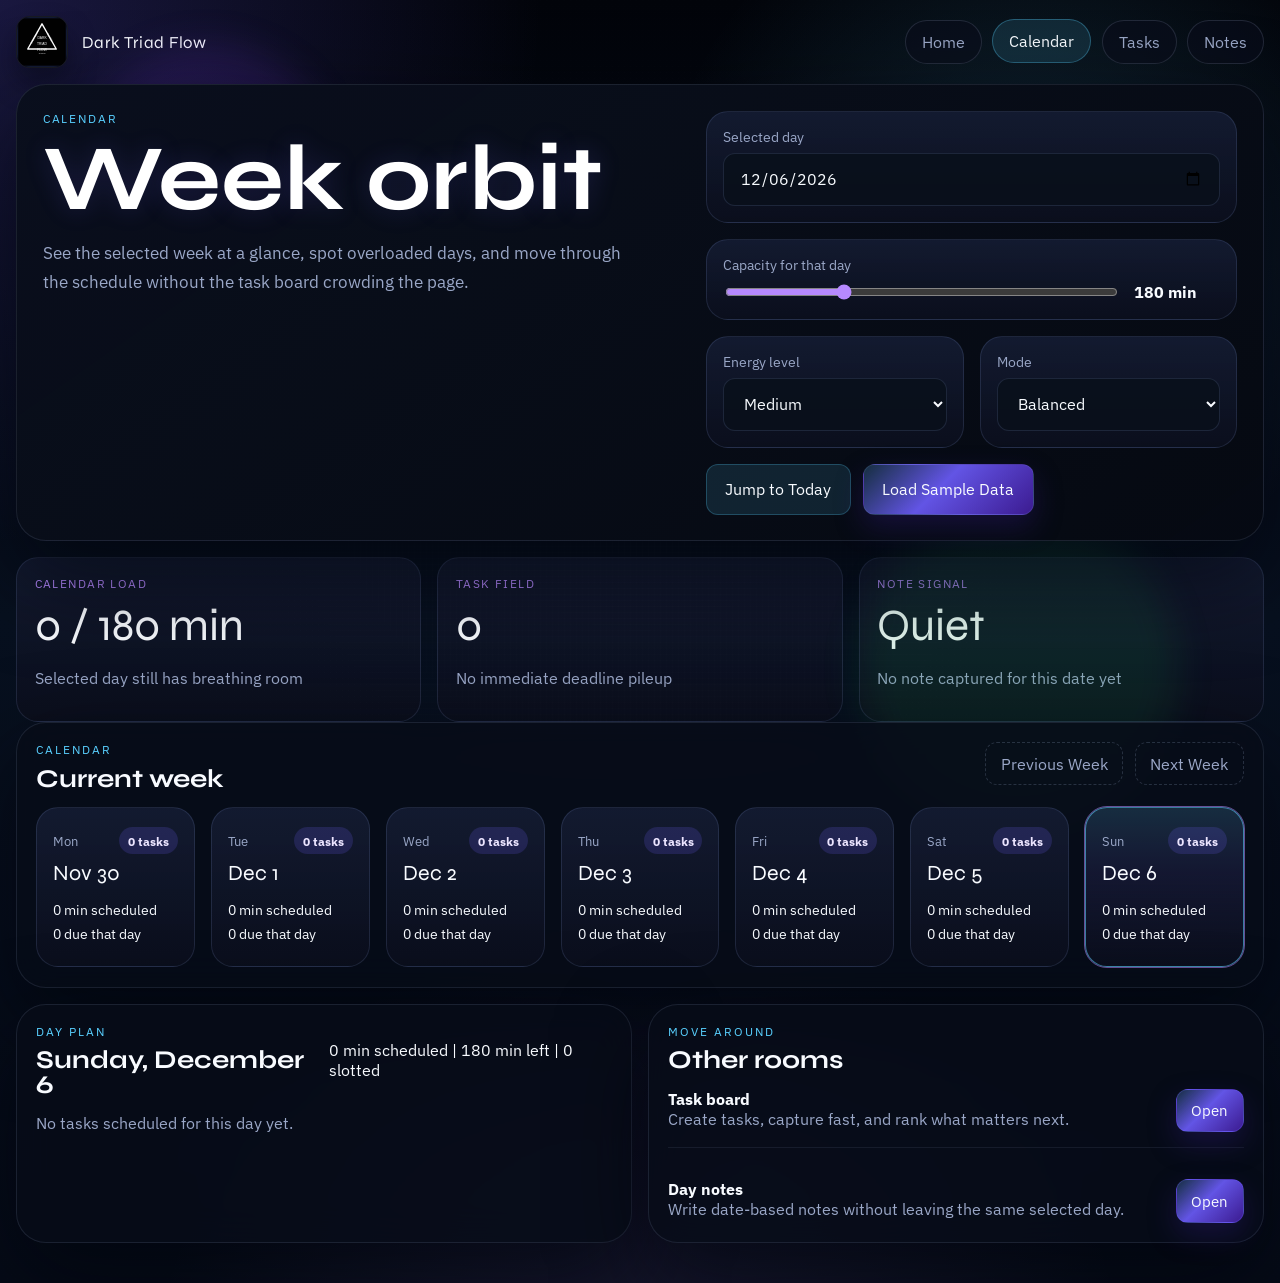
==== calendar.html @ b2bc2f14 "Initial Dark Triad Flow app" ====
<!DOCTYPE html>
<html lang="en">
<head>
  <meta charset="UTF-8">
  <meta name="viewport" content="width=device-width, initial-scale=1.0">
  <title>Dark Triad Flow | Calendar</title>
  <link rel="preconnect" href="https://fonts.googleapis.com">
  <link rel="preconnect" href="https://fonts.gstatic.com" crossorigin>
  <link href="https://fonts.googleapis.com/css2?family=Syne:wght@500;700;800&family=IBM+Plex+Sans:wght@400;500;600;700&display=swap" rel="stylesheet">
  <link rel="stylesheet" href="./styles.css">
</head>
<body data-page="calendar">
  <div class="noise"></div>
  <div class="orb orb-one"></div>
  <div class="orb orb-two"></div>

  <header class="shell topbar">
    <a href="./index.html" class="topbar-brand">
      <img src="./logo.svg" alt="" class="brand-mark">
      <span>Dark Triad Flow</span>
    </a>

    <nav class="page-nav" aria-label="Primary">
      <a href="./index.html">Home</a>
      <a href="./calendar.html" class="active">Calendar</a>
      <a href="./tasks.html">Tasks</a>
      <a href="./notes.html">Notes</a>
    </nav>
  </header>

  <main class="shell page-shell">
    <section class="hero panel page-hero">
      <div class="hero-copy">
        <p class="eyebrow">Calendar</p>
        <h1>Week orbit</h1>
        <p class="hero-text">
          See the selected week at a glance, spot overloaded days, and move through the schedule without the task
          board crowding the page.
        </p>
      </div>

      <div class="hero-controls">
        <label class="control-card">
          <span>Selected day</span>
          <input id="selectedDateInput" type="date">
        </label>

        <label class="control-card">
          <span>Capacity for that day</span>
          <div class="range-row">
            <input id="minutesAvailable" type="range" min="30" max="540" step="15" value="180">
            <strong id="minutesAvailableValue">180 min</strong>
          </div>
        </label>

        <div class="control-grid">
          <label class="control-card">
            <span>Energy level</span>
            <select id="energyLevel">
              <option value="low">Low</option>
              <option value="medium" selected>Medium</option>
              <option value="high">High</option>
            </select>
          </label>

          <label class="control-card">
            <span>Mode</span>
            <select id="planningMode">
              <option value="balanced" selected>Balanced</option>
              <option value="deadline">Deadline rescue</option>
              <option value="focus">Focus block</option>
              <option value="recovery">Recovery day</option>
            </select>
          </label>
        </div>

        <div class="hero-actions">
          <button id="todayBtn" type="button" class="secondary">Jump to Today</button>
          <button id="loadSampleBtn" type="button">Load Sample Data</button>
        </div>
      </div>
    </section>

    <section class="triad-overview" id="overviewCards"></section>

    <section class="panel calendar-panel">
      <div class="panel-header">
        <div>
          <p class="eyebrow">Calendar</p>
          <h2>Current week</h2>
        </div>
        <div class="calendar-actions">
          <button id="prevWeekBtn" type="button" class="ghost small">Previous Week</button>
          <button id="nextWeekBtn" type="button" class="ghost small">Next Week</button>
        </div>
      </div>

      <div id="weekGrid" class="week-grid"></div>
    </section>

    <section class="home-grid">
      <article class="panel triad-panel">
        <div class="panel-header">
          <div>
            <p class="eyebrow">Day Plan</p>
            <h2 id="selectedDayHeading">Selected day</h2>
          </div>
          <p id="selectedDaySummary" class="panel-summary"></p>
        </div>
        <div id="selectedDaySchedule" class="stack-list empty-state">No tasks scheduled for this day yet.</div>
      </article>

      <article class="panel triad-panel">
        <div class="panel-header">
          <div>
            <p class="eyebrow">Move around</p>
            <h2>Other rooms</h2>
          </div>
        </div>
        <div class="stack-list">
          <div class="stack-item">
            <div class="stack-copy">
              <strong>Task board</strong>
              <span>Create tasks, capture fast, and rank what matters next.</span>
            </div>
            <a href="./tasks.html" class="action-link small-link">Open</a>
          </div>
          <div class="stack-item">
            <div class="stack-copy">
              <strong>Day notes</strong>
              <span>Write date-based notes without leaving the same selected day.</span>
            </div>
            <a href="./notes.html" class="action-link small-link">Open</a>
          </div>
        </div>
      </article>
    </section>
  </main>

  <script src="./app.js"></script>
</body>
</html>
---- styles.css ----
:root {
  --bg: #05070d;
  --bg-2: #0c1324;
  --panel: rgba(8, 12, 24, 0.84);
  --panel-strong: rgba(13, 18, 34, 0.97);
  --panel-soft: rgba(18, 24, 44, 0.92);
  --text: #f8fbff;
  --muted: #9aa7c7;
  --line: rgba(124, 146, 201, 0.18);
  --accent: #6d5dfc;
  --accent-2: #59d0ff;
  --accent-3: #b689ff;
  --warn: #ff7aa2;
  --shadow: 0 34px 90px rgba(1, 4, 12, 0.62);
  --radius-xl: 30px;
  --radius-lg: 22px;
  --radius-md: 16px;
  --radius-sm: 12px;
}

* {
  box-sizing: border-box;
}

html {
  scroll-behavior: smooth;
}

body {
  margin: 0;
  min-height: 100vh;
  font-family: "IBM Plex Sans", sans-serif;
  color: var(--text);
  background:
    radial-gradient(circle at top left, rgba(109, 93, 252, 0.22), transparent 30%),
    radial-gradient(circle at 80% 18%, rgba(89, 208, 255, 0.16), transparent 25%),
    radial-gradient(circle at 50% 110%, rgba(182, 137, 255, 0.12), transparent 32%),
    linear-gradient(180deg, #02040a 0%, #07101f 48%, #050b17 100%);
}

a {
  color: inherit;
  text-decoration: none;
}

button,
input,
textarea,
select {
  font: inherit;
}

button,
select,
input,
textarea {
  border-radius: var(--radius-sm);
  border: 1px solid var(--line);
}

button {
  cursor: pointer;
  transition: transform 180ms ease, box-shadow 180ms ease, border-color 180ms ease, background-color 180ms ease;
}

button:hover {
  transform: translateY(-1px);
}

button:active {
  transform: translateY(0);
}

button:disabled {
  opacity: 0.45;
  cursor: not-allowed;
  transform: none;
  box-shadow: none;
}

input,
textarea,
select {
  width: 100%;
  padding: 0.9rem 1rem;
  color: var(--text);
  background: rgba(10, 16, 28, 0.95);
}

textarea {
  resize: vertical;
}

input::placeholder,
textarea::placeholder {
  color: #6f7b95;
}

input[type="range"] {
  padding: 0;
  accent-color: var(--accent-3);
}

.noise {
  position: fixed;
  inset: 0;
  pointer-events: none;
  opacity: 0.06;
  background-image:
    linear-gradient(rgba(255, 255, 255, 0.25) 1px, transparent 1px),
    linear-gradient(90deg, rgba(255, 255, 255, 0.22) 1px, transparent 1px);
  background-size: 6px 6px;
  mask-image: radial-gradient(circle at center, black, transparent 90%);
}

.orb {
  position: fixed;
  border-radius: 999px;
  filter: blur(18px);
  pointer-events: none;
}

.orb-one {
  top: 5%;
  left: 6%;
  width: 260px;
  height: 260px;
  background: rgba(124, 58, 237, 0.16);
}

.orb-two {
  right: 8%;
  bottom: 8%;
  width: 320px;
  height: 320px;
  background: rgba(34, 197, 94, 0.1);
}

.shell {
  width: min(1320px, calc(100% - 2rem));
  margin: 0 auto;
  padding: 1rem 0 2.5rem;
}

.page-shell {
  padding-top: 0;
}

.topbar {
  display: flex;
  align-items: center;
  justify-content: space-between;
  gap: 1rem;
  padding-bottom: 1rem;
}

.topbar-brand {
  display: inline-flex;
  align-items: center;
  gap: 0.85rem;
  font-family: "Syne", sans-serif;
  font-size: 1.05rem;
  letter-spacing: 0.03em;
}

.brand-mark {
  width: 52px;
  height: 52px;
  border-radius: 14px;
  object-fit: contain;
  border: 1px solid rgba(255, 255, 255, 0.08);
  background: rgba(3, 5, 12, 0.88);
  box-shadow: 0 16px 28px rgba(3, 5, 12, 0.4);
}

.page-nav {
  display: flex;
  align-items: center;
  gap: 0.65rem;
  flex-wrap: wrap;
}

.page-nav a {
  padding: 0.7rem 1rem;
  border-radius: 999px;
  border: 1px solid rgba(172, 188, 224, 0.16);
  background: rgba(10, 14, 28, 0.62);
  color: var(--muted);
  transition: border-color 180ms ease, transform 180ms ease, color 180ms ease, background-color 180ms ease;
}

.page-nav a:hover,
.page-nav a.active {
  color: var(--text);
  border-color: rgba(89, 208, 255, 0.32);
  background: rgba(89, 208, 255, 0.12);
  transform: translateY(-1px);
}

.panel {
  border: 1px solid rgba(172, 188, 224, 0.12);
  border-radius: var(--radius-xl);
  background: var(--panel);
  box-shadow: var(--shadow);
  backdrop-filter: blur(18px);
}

.hero {
  display: grid;
  grid-template-columns: 1.15fr 0.95fr;
  gap: 1.25rem;
  padding: 1.6rem;
  background:
    linear-gradient(145deg, rgba(10, 15, 29, 0.96), rgba(6, 9, 18, 0.92)),
    var(--panel);
}

.page-hero {
  margin-bottom: 1rem;
}

.brand-lockup {
  display: flex;
  align-items: center;
  gap: 1rem;
  margin-bottom: 1.2rem;
}

.logo-card {
  width: 176px;
  height: 176px;
  padding: 0.4rem;
  flex-shrink: 0;
  border-radius: 20px;
  border: 1px solid rgba(255, 255, 255, 0.08);
  background: linear-gradient(180deg, rgba(6, 8, 16, 0.98), rgba(1, 3, 8, 1));
  box-shadow: 0 20px 40px rgba(3, 5, 12, 0.54);
}

.brand-logo {
  display: block;
  width: 100%;
  height: 100%;
  object-fit: contain;
  border-radius: 12px;
}

.brand-copy {
  display: grid;
  gap: 0.35rem;
}

.brand-tag {
  margin: 0;
  color: #d7e2ff;
  font-size: 0.96rem;
}

.hero-copy,
.hero-controls,
.composer,
.calendar-panel,
.triad-panel,
.panel:last-child {
  position: relative;
  z-index: 1;
}

.eyebrow {
  margin: 0 0 0.6rem;
  font-size: 0.76rem;
  text-transform: uppercase;
  letter-spacing: 0.16em;
  color: var(--accent-2);
}

h1,
h2,
h3 {
  margin: 0;
  font-family: "Syne", sans-serif;
  line-height: 0.95;
}

h1 {
  font-size: clamp(3.2rem, 8vw, 5.8rem);
  max-width: 10ch;
  color: #ffffff;
  text-shadow: 0 0 26px rgba(109, 93, 252, 0.18);
}

h2 {
  font-size: clamp(1.55rem, 2vw, 2.2rem);
}

h3 {
  font-size: 1rem;
}

.hero-text,
.helper-text,
.panel-summary,
.task-notes,
.meta-chip,
.stack-copy span,
.empty-state,
.overview-subtext {
  color: var(--muted);
}

.panel-summary,
.stack-copy strong,
.task-title,
.overview-value,
.week-day-date,
.slot-pill,
.score-pill,
strong {
  color: #f8fbff;
}

.hero-text {
  max-width: 58ch;
  margin: 1rem 0 0;
  line-height: 1.72;
  font-size: 1.04rem;
}

.hero-link-row {
  display: flex;
  gap: 0.75rem;
  flex-wrap: wrap;
  margin-top: 1.25rem;
}

.hero-controls,
.control-grid,
.triad-overview,
.triad-grid,
.week-grid,
.task-list,
.stack-list,
.task-form,
.field-grid {
  display: grid;
  gap: 1rem;
}

.control-card,
.overview-card,
.week-day,
.task-item,
.panel-block {
  border-radius: var(--radius-lg);
  border: 1px solid var(--line);
  background:
    linear-gradient(180deg, rgba(20, 28, 51, 0.82), rgba(10, 14, 28, 0.96)),
    var(--panel-strong);
}

.hero-controls {
  align-content: start;
}

.control-card {
  padding: 1rem;
}

label span {
  display: block;
  margin-bottom: 0.45rem;
  font-size: 0.88rem;
  color: var(--muted);
}

.range-row {
  display: flex;
  align-items: center;
  gap: 0.9rem;
}

#minutesAvailableValue {
  min-width: 86px;
}

.control-grid {
  grid-template-columns: repeat(2, minmax(0, 1fr));
}

.hero-actions,
.calendar-actions,
.list-actions,
.task-actions {
  display: flex;
  gap: 0.75rem;
  flex-wrap: wrap;
}

.action-link {
  display: inline-flex;
  align-items: center;
  justify-content: center;
  min-height: 48px;
  padding: 0.9rem 1.15rem;
  border-radius: var(--radius-sm);
  border: 1px solid rgba(109, 93, 252, 0.28);
  color: var(--text);
  background: linear-gradient(135deg, rgba(89, 208, 255, 0.18), rgba(109, 93, 252, 0.9) 45%, rgba(62, 28, 150, 0.96));
  box-shadow: 0 12px 28px rgba(43, 24, 110, 0.42);
  transition: transform 180ms ease, box-shadow 180ms ease, border-color 180ms ease, background-color 180ms ease;
}

.action-link:hover {
  transform: translateY(-1px);
}

.secondary-link {
  background: rgba(89, 208, 255, 0.12);
  box-shadow: none;
  border-color: rgba(89, 208, 255, 0.24);
}

.ghost-link {
  background: transparent;
  box-shadow: none;
  border-style: dashed;
  border-color: rgba(172, 188, 224, 0.2);
  color: var(--muted);
}

.small-link {
  min-height: auto;
  padding: 0.7rem 0.9rem;
  font-size: 0.92rem;
}

button {
  padding: 0.9rem 1.15rem;
  color: var(--text);
  background: linear-gradient(135deg, rgba(89, 208, 255, 0.18), rgba(109, 93, 252, 0.9) 45%, rgba(62, 28, 150, 0.96));
  box-shadow: 0 12px 28px rgba(43, 24, 110, 0.42);
}

button.secondary {
  background: rgba(89, 208, 255, 0.12);
  box-shadow: none;
  border: 1px solid rgba(89, 208, 255, 0.24);
}

button.ghost {
  background: transparent;
  box-shadow: none;
  border: 1px dashed rgba(172, 188, 224, 0.2);
  color: var(--muted);
}

button.small {
  padding: 0.65rem 0.9rem;
}

.full-width {
  width: 100%;
}

.triad-overview {
  grid-template-columns: repeat(3, minmax(0, 1fr));
  margin-top: 1rem;
}

.overview-card {
  padding: 1.1rem;
}

.overview-label {
  margin: 0;
  font-size: 0.74rem;
  text-transform: uppercase;
  letter-spacing: 0.12em;
  color: var(--accent-3);
}

.overview-value {
  margin: 0.5rem 0;
  font-family: "Syne", sans-serif;
  font-size: clamp(1.8rem, 4vw, 2.8rem);
}

.workspace {
  display: grid;
  grid-template-columns: minmax(320px, 400px) minmax(0, 1fr);
  gap: 1rem;
  margin-top: 1rem;
}

.home-grid,
.section-links,
.notes-layout {
  display: grid;
  gap: 1rem;
  margin-top: 1rem;
}

.home-grid {
  grid-template-columns: repeat(2, minmax(0, 1fr));
}

.section-links {
  grid-template-columns: repeat(3, minmax(0, 1fr));
}

.notes-layout {
  grid-template-columns: 1.2fr 0.9fr;
}

.composer,
.calendar-panel,
.triad-panel,
.panel:last-child {
  padding: 1.2rem;
}

.panel-header {
  display: flex;
  align-items: flex-start;
  justify-content: space-between;
  gap: 1rem;
  margin-bottom: 1rem;
}

.panel-header.compact {
  margin-bottom: 0.65rem;
}

.field-grid {
  grid-template-columns: repeat(2, minmax(0, 1fr));
}

.field-grid label:last-child {
  grid-column: 1 / -1;
}

.panel-block {
  margin-top: 1rem;
  padding: 1rem;
}

.section-link-card {
  display: block;
  padding: 1.2rem;
  transition: transform 180ms ease, border-color 180ms ease, box-shadow 180ms ease;
}

.section-link-card:hover {
  transform: translateY(-2px);
  border-color: rgba(89, 208, 255, 0.28);
}

.main-column {
  display: grid;
  gap: 1rem;
}

.week-grid {
  grid-template-columns: repeat(7, minmax(0, 1fr));
}

.week-day {
  padding: 1rem;
  min-height: 160px;
  text-align: left;
  color: inherit;
  box-shadow: none;
}

.week-day.active {
  border-color: rgba(89, 208, 255, 0.56);
  background:
    linear-gradient(180deg, rgba(89, 208, 255, 0.14), rgba(109, 93, 252, 0.08) 40%, rgba(10, 14, 28, 0.96)),
    var(--panel-strong);
}

.week-day.today {
  outline: 1px solid rgba(182, 137, 255, 0.55);
}

.week-day.overbooked {
  border-color: rgba(251, 113, 133, 0.35);
}

.week-day-head {
  display: flex;
  align-items: baseline;
  justify-content: space-between;
  gap: 0.5rem;
}

.week-day-name {
  margin: 0;
  font-size: 0.84rem;
  color: var(--muted);
}

.week-day-date {
  margin: 0.35rem 0 0.9rem;
  font-family: "Syne", sans-serif;
  font-size: 1.35rem;
}

.week-day-stat {
  margin: 0.3rem 0;
  font-size: 0.9rem;
}

.week-day-tag {
  display: inline-block;
  margin-top: 0.7rem;
  padding: 0.3rem 0.55rem;
  border-radius: 999px;
  background: rgba(109, 93, 252, 0.18);
  color: #e1d7ff;
  font-size: 0.75rem;
}

.triad-grid {
  grid-template-columns: 1.05fr 1.05fr 0.9fr;
}

.triad-panel {
  min-height: 100%;
}

.notes-panel {
  background:
    linear-gradient(180deg, rgba(109, 93, 252, 0.12), rgba(89, 208, 255, 0.05) 30%, rgba(13, 18, 34, 0.98)),
    var(--panel);
}

.day-note-input {
  min-height: 270px;
}

.stack-list {
  align-content: start;
}

.stack-item {
  display: flex;
  align-items: flex-start;
  justify-content: space-between;
  gap: 0.8rem;
  padding: 0.95rem 0;
  border-bottom: 1px solid rgba(172, 188, 224, 0.09);
}

.stack-item:first-child {
  padding-top: 0;
}

.stack-item:last-child {
  border-bottom: 0;
  padding-bottom: 0;
}

.stack-copy {
  min-width: 0;
}

.stack-copy strong,
.task-title {
  display: block;
  font-size: 1rem;
}

.score-pill,
.slot-pill {
  flex-shrink: 0;
  padding: 0.35rem 0.55rem;
  border-radius: 999px;
  font-size: 0.78rem;
  font-weight: 700;
}

.score-pill {
  background: rgba(89, 208, 255, 0.16);
  color: #dbf7ff;
}

.slot-pill {
  background: rgba(109, 93, 252, 0.18);
  color: #ece5ff;
}

.task-item {
  display: flex;
  justify-content: space-between;
  gap: 1rem;
  padding: 1rem;
}

.task-item.done {
  opacity: 0.64;
}

.task-main {
  flex: 1;
  min-width: 0;
}

.task-topline {
  display: flex;
  align-items: flex-start;
  gap: 0.8rem;
}

.checkbox-wrap {
  position: relative;
  display: inline-flex;
  margin-top: 0.12rem;
}

.checkbox-wrap input {
  position: absolute;
  opacity: 0;
  pointer-events: none;
}

.checkbox-ui {
  width: 1.15rem;
  height: 1.15rem;
  border-radius: 0.35rem;
  border: 1.8px solid rgba(172, 188, 224, 0.32);
  display: inline-block;
}

.checkbox-wrap input:checked + .checkbox-ui {
  background: var(--accent-2);
  border-color: var(--accent-2);
  box-shadow: inset 0 0 0 3px rgba(6, 8, 15, 0.95);
}

.task-title-row {
  display: flex;
  align-items: center;
  gap: 0.7rem;
  flex-wrap: wrap;
}

.task-item.done .task-title {
  text-decoration: line-through;
}

.task-notes {
  margin: 0.28rem 0 0;
  line-height: 1.55;
}

.task-notes:empty {
  display: none;
}

.task-score {
  padding: 0.2rem 0.45rem;
  border-radius: 999px;
  background: rgba(109, 93, 252, 0.18);
  color: #ece5ff;
  font-size: 0.75rem;
  font-weight: 700;
}

.task-meta {
  display: flex;
  flex-wrap: wrap;
  gap: 0.55rem;
  margin-top: 0.8rem;
}

.meta-chip {
  padding: 0.38rem 0.6rem;
  border-radius: 999px;
  background: rgba(172, 188, 224, 0.08);
  font-size: 0.8rem;
}

.meta-chip.good {
  background: rgba(89, 208, 255, 0.14);
  color: #dbf7ff;
}

.meta-chip.warn {
  background: rgba(255, 122, 162, 0.14);
  color: #ffd7e6;
}

.meta-chip.slot {
  background: rgba(109, 93, 252, 0.14);
  color: #ece5ff;
}

@media (max-width: 1180px) {
  .hero,
  .workspace,
  .home-grid,
  .section-links,
  .notes-layout,
  .triad-grid,
  .triad-overview {
    grid-template-columns: 1fr;
  }

  .week-grid {
    grid-template-columns: repeat(2, minmax(0, 1fr));
  }
}

@media (max-width: 760px) {
  .shell {
    width: min(100% - 1rem, 100%);
    padding-top: 0.5rem;
  }

  .topbar {
    flex-direction: column;
    align-items: flex-start;
  }

  .hero,
  .composer,
  .calendar-panel,
  .triad-panel,
  .panel:last-child {
    padding: 1rem;
  }

  h1 {
    font-size: 3rem;
  }

  .brand-lockup {
    align-items: flex-start;
    flex-direction: column;
  }

  .logo-card {
    width: 160px;
    height: 160px;
  }

  .control-grid,
  .field-grid,
  .week-grid {
    grid-template-columns: 1fr;
  }

  .hero-actions,
  .calendar-actions,
  .list-actions,
  .task-actions,
  .hero-link-row {
    flex-direction: column;
  }

  .task-item {
    flex-direction: column;
  }

  .page-nav {
    width: 100%;
  }

  .page-nav a,
  .action-link {
    width: 100%;
  }

  .task-actions button {
    width: 100%;
  }
}
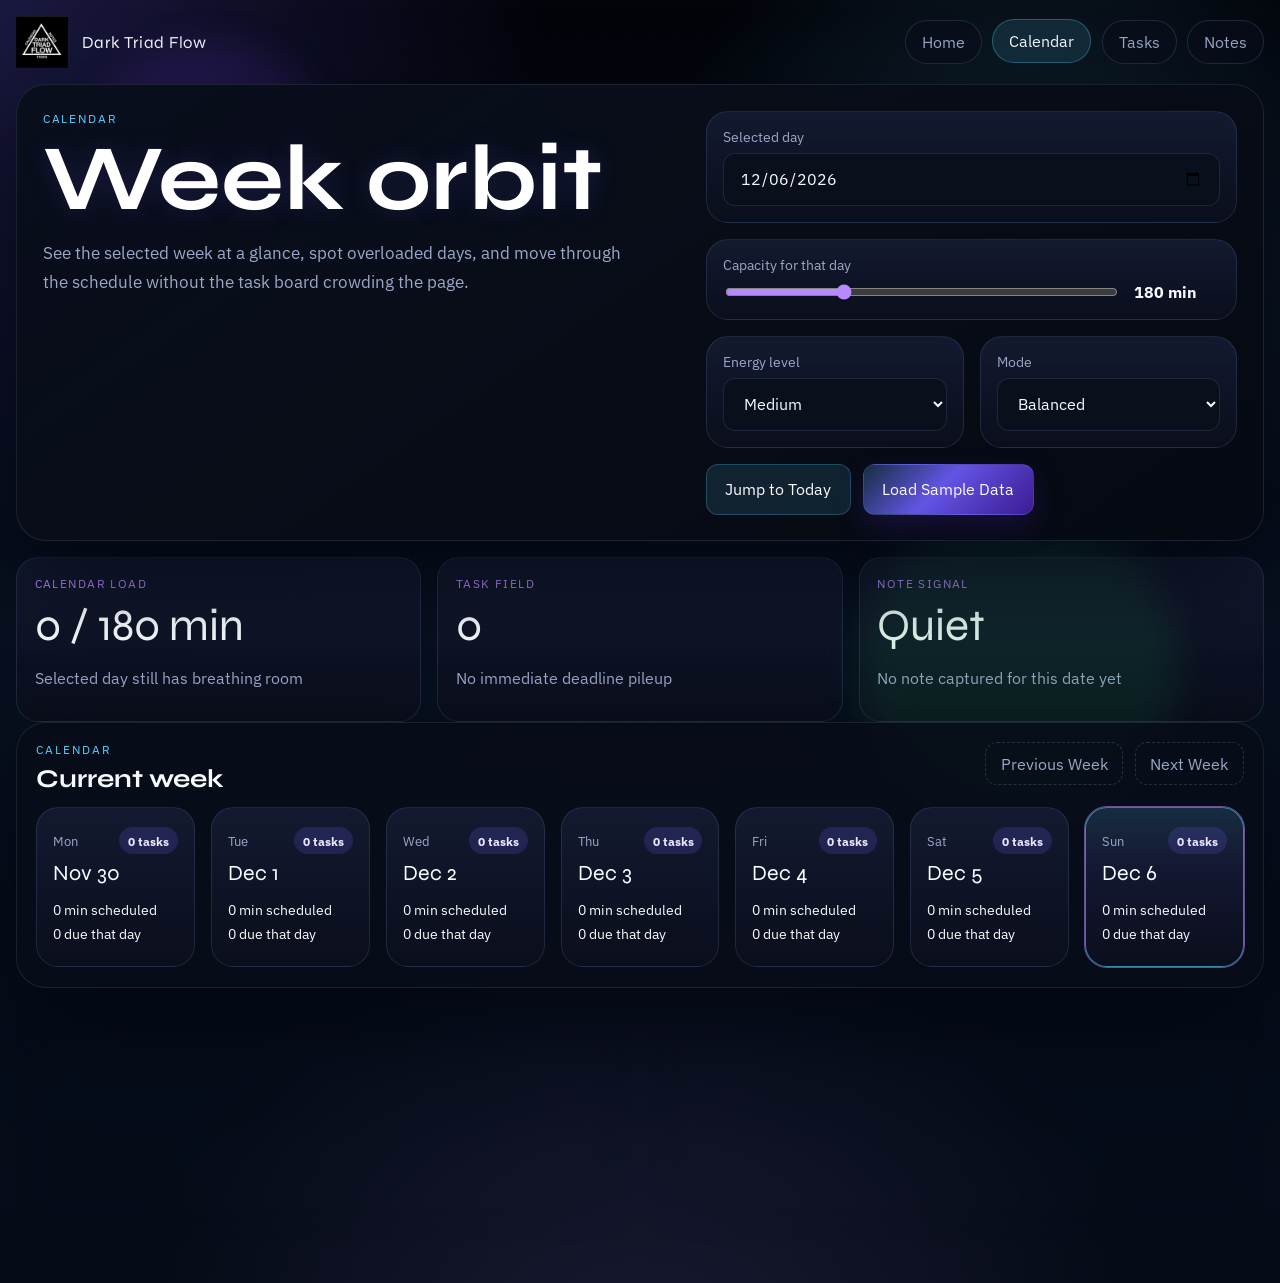
==== commit 26f81f21: "hi" ====
--- a/calendar.html
+++ b/calendar.html
@@ -16,7 +16,7 @@
 
   <header class="shell topbar">
     <a href="./index.html" class="topbar-brand">
-      <img src="./logo.svg" alt="" class="brand-mark">
+      <img src="./logo.png" alt="" class="brand-mark">
       <span>Dark Triad Flow</span>
     </a>
 
--- a/styles.css
+++ b/styles.css
@@ -164,13 +164,11 @@
 }
 
 .brand-mark {
+  display: block;
+  flex-shrink: 0;
   width: 52px;
   height: 52px;
-  border-radius: 14px;
   object-fit: contain;
-  border: 1px solid rgba(255, 255, 255, 0.08);
-  background: rgba(3, 5, 12, 0.88);
-  box-shadow: 0 16px 28px rgba(3, 5, 12, 0.4);
 }
 
 .page-nav {
@@ -229,12 +227,7 @@
 .logo-card {
   width: 176px;
   height: 176px;
-  padding: 0.4rem;
   flex-shrink: 0;
-  border-radius: 20px;
-  border: 1px solid rgba(255, 255, 255, 0.08);
-  background: linear-gradient(180deg, rgba(6, 8, 16, 0.98), rgba(1, 3, 8, 1));
-  box-shadow: 0 20px 40px rgba(3, 5, 12, 0.54);
 }
 
 .brand-logo {
@@ -242,7 +235,6 @@
   width: 100%;
   height: 100%;
   object-fit: contain;
-  border-radius: 12px;
 }
 
 .brand-copy {
